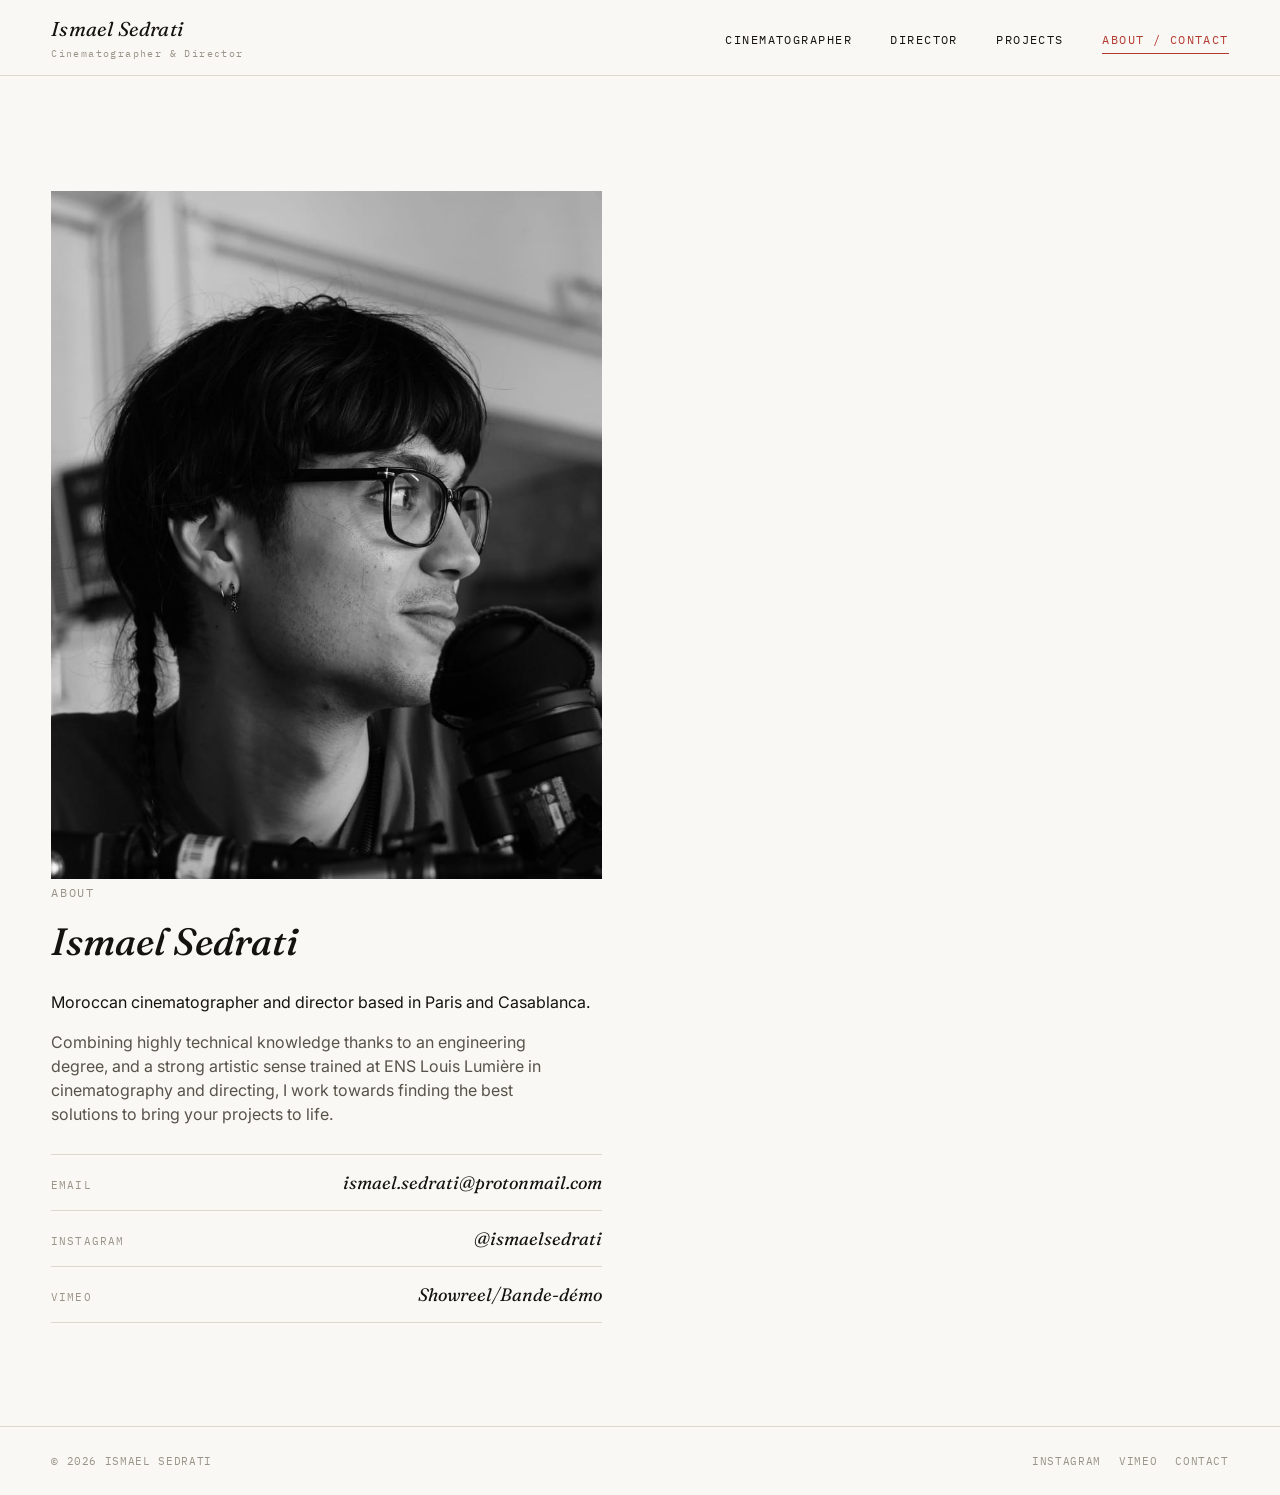
==== about.html @ ba5e6b79 "Update Vimeo link in contact list" ====
<!DOCTYPE html>
<html lang="fr">
<head>
<meta charset="UTF-8">
<meta name="viewport" content="width=device-width, initial-scale=1.0">
<title>Ismael Sedrati — About / Contact</title>
<link rel="preconnect" href="https://fonts.googleapis.com">
<link rel="preconnect" href="https://fonts.gstatic.com" crossorigin>
<link href="https://fonts.googleapis.com/css2?family=Fraunces:ital,wght@0,400;0,500;1,500&family=Inter:wght@400;500&family=IBM+Plex+Mono:wght@400;500&display=swap" rel="stylesheet">
<link rel="stylesheet" href="css/style.css">
</head>
<body>

<nav class="site-nav">
  <a class="brand" href="index.html">Ismael Sedrati<span>Cinematographer &amp; Director</span></a>
  <button class="nav-toggle" aria-expanded="false" aria-label="Menu">Menu</button>
  <ul class="nav-links">
    <li><a href="index.html">Cinematographer</a></li>
    <li><a href="director.html">Director</a></li>
    <li><a href="projects.html">Projects</a></li>
    <li><a href="about.html" aria-current="page">About / Contact</a></li>
  </ul>
</nav>

<section class="section" style="padding-top:clamp(56px,9vw,120px)">
  <div class="about-grid">
    <div>
      <div class="still-wrap portrait">
        <img class="still" src="assets/img/Photo_Sedrati_Ismael.jpeg" alt="Ismael Sedrati">
    </div>
    <div>
      <span class="eyebrow">About</span>
      <h2 style="font-family:var(--font-display); font-style:italic; font-weight:500; font-size:clamp(26px,3.4vw,38px); margin:10px 0 20px;">
        Ismael Sedrati
      </h2>
        Moroccan cinematographer and director based in Paris and Casablanca.
      <p>
        Combining highly technical knowledge thanks to an engineering degree, and a strong artistic sense trained at ENS Louis Lumière in cinematography and directing, I work towards finding the best solutions to bring your projects to life. 
      </p>
      <p>
        
      </p>

      <ul class="contact-list">
        <li><span class="k">Email</span><a href="mailto:ismael.sedrati@protonmail.com">ismael.sedrati@protonmail.com</a></li>
        <li><span class="k">Instagram</span><a href="#" target="_blank" rel="noopener">@ismaelsedrati</a></li>
        <li><span class="k">Vimeo</span><a href="https://vimeo.com/1223077782" target="_blank" rel="noopener">Showreel/Bande-démo</a></li>
        <!--
        <li><span class="k">CV / Reel</span><a href="#" target="_blank" rel="noopener">Télécharger</a></li>
        -->
      </ul>
    </div>
  </div>
</section>

<footer class="site-footer">
  <span>© <span id="year"></span> Ismael Sedrati</span>
  <div class="socials">
    <a href="#" target="_blank" rel="noopener">Instagram</a>
    <a href="#" target="_blank" rel="noopener">Vimeo</a>
    <a href="about.html">Contact</a>
  </div>
</footer>

<script>document.getElementById('year').textContent = new Date().getFullYear();</script>
</body>
</html>
---- css/style.css ----
/* =====================================================
   ISMAEL SEDRATI — Cinematographer / Director
   Design tokens
   ===================================================== */
:root{
  --paper:        #faf8f4;
  --paper-raised: #f1ede3;
  --ink:          #151310;
  --ink-soft:     #57524a;
  --ink-faint:    #9a9488;
  --line:         #ddd7cc;
  --accent:       #b23a2e;

  --font-display: 'Fraunces', 'Iowan Old Style', Georgia, serif;
  --font-body:    'Inter', -apple-system, BlinkMacSystemFont, sans-serif;
  --font-mono:    'IBM Plex Mono', ui-monospace, SFMono-Regular, monospace;

  --nav-h: 76px;
  --gutter: clamp(20px, 4vw, 56px);
  --maxw: 1320px;
}

*,*::before,*::after{ box-sizing:border-box; }
html{ scroll-behavior:smooth; }
body{
  margin:0;
  background:var(--paper);
  color:var(--ink);
  font-family:var(--font-body);
  font-size:16px;
  line-height:1.5;
  -webkit-font-smoothing:antialiased;
}
img,video{ display:block; max-width:100%; }
a{ color:inherit; text-decoration:none; }
ul{ list-style:none; margin:0; padding:0; }
button{ font:inherit; background:none; border:0; cursor:pointer; color:inherit; }

.eyebrow{
  font-family:var(--font-mono);
  font-size:12px;
  letter-spacing:.14em;
  text-transform:uppercase;
  color:var(--ink-faint);
}

/* focus visibility */
a:focus-visible, button:focus-visible{
  outline:2px solid var(--accent);
  outline-offset:3px;
}

@media (prefers-reduced-motion: reduce){
  *{ animation-duration:.001ms !important; transition-duration:.001ms !important; scroll-behavior:auto !important; }
}

/* =====================================================
   NAV
   ===================================================== */
.site-nav{
  position:sticky; top:0; z-index:50;
  height:var(--nav-h);
  display:flex; align-items:center; justify-content:space-between;
  padding:0 var(--gutter);
  border-bottom:1px solid var(--line);
}
.site-nav .brand{
  font-family:var(--font-display);
  font-style:italic;
  font-size:20px;
  letter-spacing:.01em;
}
.site-nav .brand span{
  display:block;
  font-family:var(--font-mono);
  font-style:normal;
  font-size:10px;
  letter-spacing:.14em;
  color:var(--ink-faint);
  margin-top:2px;
}
.nav-links{ display:flex; gap:clamp(18px,3vw,40px); }
.nav-links a{
  font-family:var(--font-mono);
  font-size:12px;
  letter-spacing:.12em;
  text-transform:uppercase;
  padding:6px 0;
  border-bottom:1px solid transparent;
  transition:border-color .2s ease, color .2s ease;
}
.nav-links a:hover,
.nav-links a[aria-current="page"]{
  color:var(--accent);
  border-color:var(--accent);
}
.nav-toggle{ display:none; }

@media (max-width: 720px){
  .nav-links{
    position:fixed; inset:var(--nav-h) 0 0 0;
    background:var(--paper);
    flex-direction:column; gap:0;
    padding:8px var(--gutter);
    transform:translateY(-8px);
    opacity:0; pointer-events:none;
    transition:opacity .2s ease, transform .2s ease;
  }
  .nav-links.is-open{ opacity:1; pointer-events:auto; transform:translateY(0); }
  .nav-links a{
    padding:16px 0; border-bottom:1px solid var(--line); width:100%;
  }
  .nav-links a{
  border-left:3px solid transparent;
  padding-left:10px;
   }
   .nav-links a[aria-current="page"]{
     border-bottom-color:var(--line);
     border-left-color:var(--accent);
   } 
  .nav-toggle{
    display:block; font-family:var(--font-mono); font-size:12px; letter-spacing:.1em; text-transform:uppercase;
  }
}

/* =====================================================
   HERO / SHOWREEL (index.html)
   ===================================================== */
.hero{
  position:relative;
  height:min(86vh, 900px);
  min-height:460px;
  overflow:hidden;
  background:var(--ink);
}
.hero iframe{
  position:absolute; inset:0;
  width:100%; height:100%; object-fit:cover;
  opacity:.92; border:0;
}
.hero::after{
  content:"";
  position:absolute; inset:0;
  background:linear-gradient(180deg, rgba(21,19,16,0) 40%, rgba(21,19,16,.75) 100%);
}
.hero-copy{
  position:absolute; left:var(--gutter); right:var(--gutter); bottom:34px;
  z-index:2;
  display:flex; align-items:flex-end; justify-content:space-between; gap:24px;
  color:#f4f1ea;
}
.hero-copy h1{
  margin:0;
  font-family:var(--font-display);
  font-style:italic;
  font-weight:500;
  font-size:clamp(32px, 5.4vw, 68px);
  line-height:1.02;
}
.hero-copy .hero-eyebrow{
  font-family:var(--font-mono);
  font-size:12px; letter-spacing:.14em; text-transform:uppercase;
  color:#cfc9bd; margin-bottom:10px; display:block;
}
.hero-meta{
  font-family:var(--font-mono);
  font-size:11px; letter-spacing:.08em; text-transform:uppercase;
  color:#cfc9bd; text-align:right; white-space:nowrap;
}

/* placeholder state when no reel file is present yet */
.hero.hero--noreel video{ display:none; }
.hero.hero--noreel{
  background:
    repeating-linear-gradient(90deg, rgba(21,19,16,.9) 0 14px, rgba(21,19,16,.78) 14px 16px),
    var(--ink);
}
.hero-placeholder{
  position:absolute; inset:0;
  display:none;
  align-items:center; justify-content:center; flex-direction:column; gap:14px;
  color:#cfc9bd;
}
.hero.hero--noreel .hero-placeholder{ display:flex; }
.hero-placeholder .ring{
  width:56px; height:56px; border-radius:50%;
  border:1px solid rgba(244,241,234,.4);
  display:flex; align-items:center; justify-content:center;
}
.hero-placeholder .ring::before{
  content:"";
  border-style:solid; border-width:8px 0 8px 13px;
  border-color:transparent transparent transparent #f4f1ea;
  margin-left:3px;
}
.hero-placeholder span{
  font-family:var(--font-mono); font-size:11px; letter-spacing:.14em; text-transform:uppercase;
}

/* =====================================================
   SECTION HEADINGS
   ===================================================== */
.section{ padding:clamp(56px,8vw,110px) var(--gutter); max-width:var(--maxw); margin:0 auto; }
.section-head{ margin-bottom:clamp(30px,5vw,56px); }
.section-head h2{
  font-family:var(--font-display); font-style:italic; font-weight:500;
  font-size:clamp(28px,4vw,44px); margin:8px 0 0;
}

/* =====================================================
   CINEMATOGRAPHY GRID
   ===================================================== */
.work-grid{
  display:grid; grid-template-columns:repeat(2,1fr);
  gap:clamp(28px,4vw,56px) clamp(24px,4vw,48px);
}
@media (max-width:820px){ .work-grid{ grid-template-columns:1fr; } }

.still-wrap{
  position:relative;
  aspect-ratio:3/2;
  overflow:hidden;
  background:var(--paper-raised);
}
.still-wrap img, .still-wrap video{
  position:absolute; inset:0; width:100%; height:100%; object-fit:cover;
}
.still-wrap .still{ transition:opacity .35s ease; }
.still-wrap .preview{ opacity:0; transition:opacity .35s ease; }
.project-card:hover .preview{ opacity:1; }

.still-wrap.is-placeholder{
  background:
    repeating-linear-gradient(135deg, var(--paper-raised) 0 18px, #e7e1d3 18px 20px);
}
.still-wrap.is-placeholder::before{
  content:"STILL — ADD IMAGE";
  position:absolute; inset:auto 14px 14px auto;
  font-family:var(--font-mono); font-size:10px; letter-spacing:.1em;
  color:var(--ink-faint); background:var(--paper); padding:4px 8px;
}
.still-wrap .play-tag{
  position:absolute; top:14px; right:14px;
  font-family:var(--font-mono); font-size:10px; letter-spacing:.1em; text-transform:uppercase;
  color:#f4f1ea; background:rgba(21,19,16,.55); padding:4px 8px;
  opacity:0; transition:opacity .25s ease;
}
.project-card:hover .play-tag{ opacity:1; }

.project-card a.card-link{ display:block; }
.project-meta{ padding-top:16px; }
.project-meta h3{
  font-family:var(--font-display); font-style:italic; font-weight:500;
  font-size:clamp(19px,2vw,24px); margin:0 0 4px;
}
.project-meta .director-credit{ color:var(--ink-soft); font-style:normal; }
.project-meta .tech{
  font-family:var(--font-mono); font-size:11px; letter-spacing:.03em;
  color:var(--ink-faint); margin-top:6px;
}

/* =====================================================
   DIRECTOR — feature blocks
   ===================================================== */
.feature{
  display:grid; grid-template-columns:1.1fr .9fr;
  gap:clamp(28px,5vw,64px);
  align-items:center;
  padding:clamp(44px,7vw,84px) 0;
  border-top:1px solid var(--line);
}
.feature:first-of-type{ border-top:0; }
.feature:nth-of-type(even){ direction:rtl; }
.feature:nth-of-type(even) > *{ direction:ltr; }
@media (max-width:860px){
  .feature{ grid-template-columns:1fr; direction:ltr !important; }
}
.feature .still-wrap{ aspect-ratio:16/10; }
.feature-tag{
  display:inline-block;
  font-family:var(--font-mono); font-size:10px; letter-spacing:.12em; text-transform:uppercase;
  color:var(--accent); border:1px solid var(--accent);
  padding:5px 10px; margin-bottom:16px;
}
.feature h3{
  font-family:var(--font-display); font-style:italic; font-weight:500;
  font-size:clamp(26px,3.4vw,40px); margin:0 0 16px; line-height:1.05;
}
.feature p.synopsis{ color:var(--ink-soft); max-width:46ch; margin:0 0 22px; }
.feature .view-link{
  font-family:var(--font-mono); font-size:12px; letter-spacing:.08em; text-transform:uppercase;
  border-bottom:1px solid var(--ink); padding-bottom:2px;
}
.feature .view-link:hover{ color:var(--accent); border-color:var(--accent); }

/* =====================================================
   SLATE — technical credits block (signature element)
   ===================================================== */
.slate{
  border:1px solid var(--line);
  padding:18px 20px;
  display:grid; grid-template-columns:repeat(auto-fit, minmax(140px,1fr));
  gap:14px 20px;
  background:var(--paper-raised);
  margin:18px 0 0;
}
.slate .field .k{
  font-family:var(--font-mono); font-size:10px; letter-spacing:.1em; text-transform:uppercase;
  color:var(--ink-faint); display:block; margin-bottom:4px;
}
.slate .field .v{ font-family:var(--font-mono); font-size:13px; }

/* =====================================================
   PROJECT DETAIL (project.html)
   ===================================================== */
.detail-head{ padding:44px var(--gutter) 0; max-width:var(--maxw); margin:0 auto; }
.back-link{
  font-family:var(--font-mono); font-size:11px; letter-spacing:.1em; text-transform:uppercase;
  color:var(--ink-soft);
}
.back-link:hover{ color:var(--accent); }
.detail-head h1{
  font-family:var(--font-display); font-style:italic; font-weight:500;
  font-size:clamp(32px,5vw,56px); margin:18px 0 6px;
}
.detail-head .director-credit{ color:var(--ink-soft); font-family:var(--font-display); font-size:clamp(16px,2vw,20px); }
.detail-synopsis{ max-width:62ch; color:var(--ink-soft); margin:18px 0 0; }
.detail-gallery{
  padding:clamp(40px,6vw,72px) var(--gutter);
  max-width:var(--maxw); margin:0 auto;
  display:flex; flex-direction:column; gap:clamp(20px,3vw,36px);
}
.detail-gallery .still-wrap{
  position:static;
  height:auto;
  aspect-ratio:auto;
  background:none;
}
.detail-gallery .still-wrap img,
.detail-gallery .still-wrap video{
  position:static;
  width:100%;
  height:auto;
  object-fit:contain;
}
/* =====================================================
   ABOUT / CONTACT
   ===================================================== */
.about-grid{
  display:grid; grid-template-columns:1fr 1fr; gap:clamp(30px,6vw,80px);
  align-items:start;
}
@media (max-width:760px){ .about-grid{ grid-template-columns:1fr; } }
.about-grid p{ color:var(--ink-soft); max-width:52ch; }
.about-grid .portrait{ aspect-ratio:4/5; }
.contact-list{ margin-top:28px; }
.contact-list li{
  border-top:1px solid var(--line);
  padding:14px 0;
  display:flex; justify-content:space-between; align-items:baseline;
}
.contact-list li:last-child{ border-bottom:1px solid var(--line); }
.contact-list .k{ font-family:var(--font-mono); font-size:11px; letter-spacing:.1em; text-transform:uppercase; color:var(--ink-faint); }
.contact-list a{ font-family:var(--font-display); font-style:italic; font-size:18px; }
.contact-list a:hover{ color:var(--accent); }

/* =====================================================
   FOOTER
   ===================================================== */
.site-footer{
  border-top:1px solid var(--line);
  padding:26px var(--gutter);
  display:flex; justify-content:space-between; align-items:center; gap:16px; flex-wrap:wrap;
  font-family:var(--font-mono); font-size:11px; letter-spacing:.06em; text-transform:uppercase;
  color:var(--ink-faint);
}
.site-footer .socials{ display:flex; gap:18px; }
.site-footer a:hover{ color:var(--accent); }
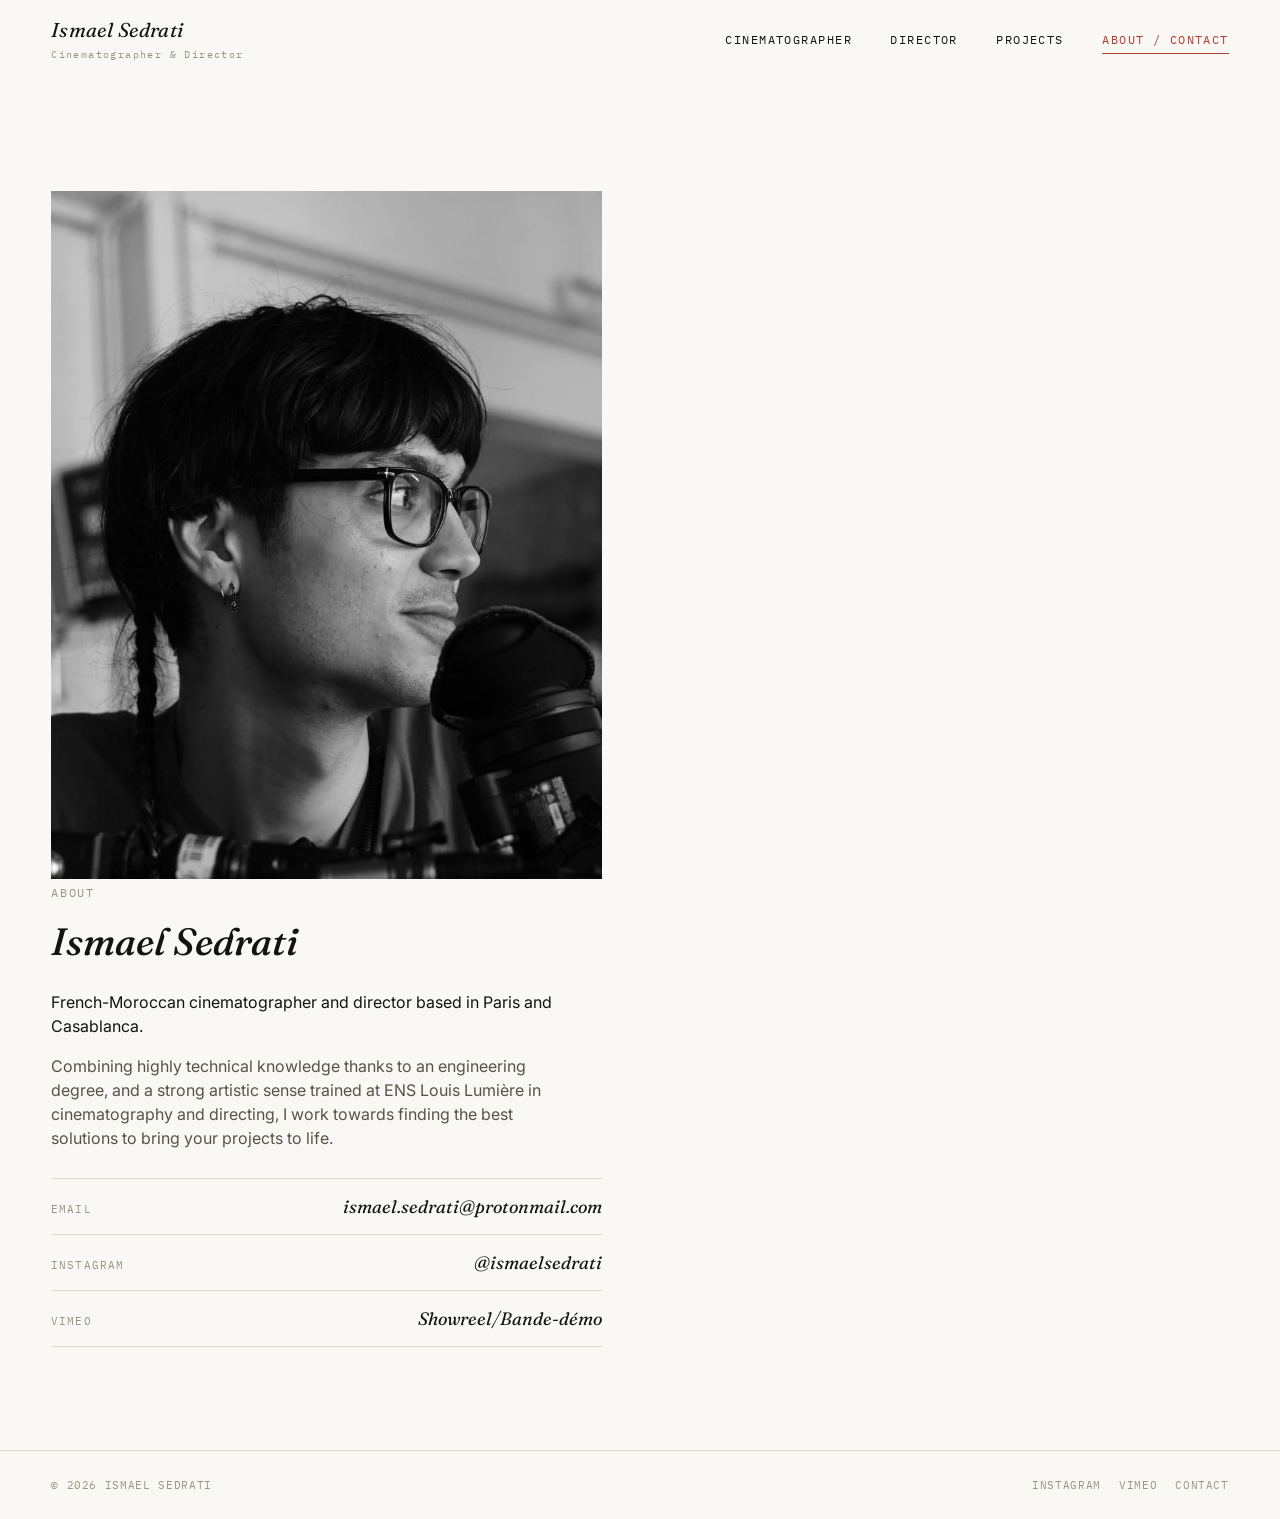
==== commit ed4cc44a: "Update nationality description in about.html" ====
--- a/about.html
+++ b/about.html
@@ -33,7 +33,7 @@
       <h2 style="font-family:var(--font-display); font-style:italic; font-weight:500; font-size:clamp(26px,3.4vw,38px); margin:10px 0 20px;">
         Ismael Sedrati
       </h2>
-        Moroccan cinematographer and director based in Paris and Casablanca.
+        French-Moroccan cinematographer and director based in Paris and Casablanca.
       <p>
         Combining highly technical knowledge thanks to an engineering degree, and a strong artistic sense trained at ENS Louis Lumière in cinematography and directing, I work towards finding the best solutions to bring your projects to life. 
       </p>
--- a/css/style.css
+++ b/css/style.css
@@ -62,7 +62,7 @@
   height:var(--nav-h);
   display:flex; align-items:center; justify-content:space-between;
   padding:0 var(--gutter);
-  border-bottom:1px solid var(--line);
+  background:var(--paper); 
 }
 .site-nav .brand{
   font-family:var(--font-display);
@@ -162,6 +162,20 @@
   font-size:12px; letter-spacing:.14em; text-transform:uppercase;
   color:#cfc9bd; margin-bottom:10px; display:block;
 }
+.hero-reel-link{
+  display:inline-block;
+  margin-top:14px;
+  font-family:var(--font-mono);
+  font-size:12px; letter-spacing:.1em; text-transform:uppercase;
+  color:#f4f1ea;
+  border-bottom:1px solid rgba(244,241,234,.5);
+  padding-bottom:2px;
+  transition:border-color .2s ease, color .2s ease;
+}
+.hero-reel-link:hover{
+  color:var(--accent);
+  border-color:var(--accent);
+}
 .hero-meta{
   font-family:var(--font-mono);
   font-size:11px; letter-spacing:.08em; text-transform:uppercase;
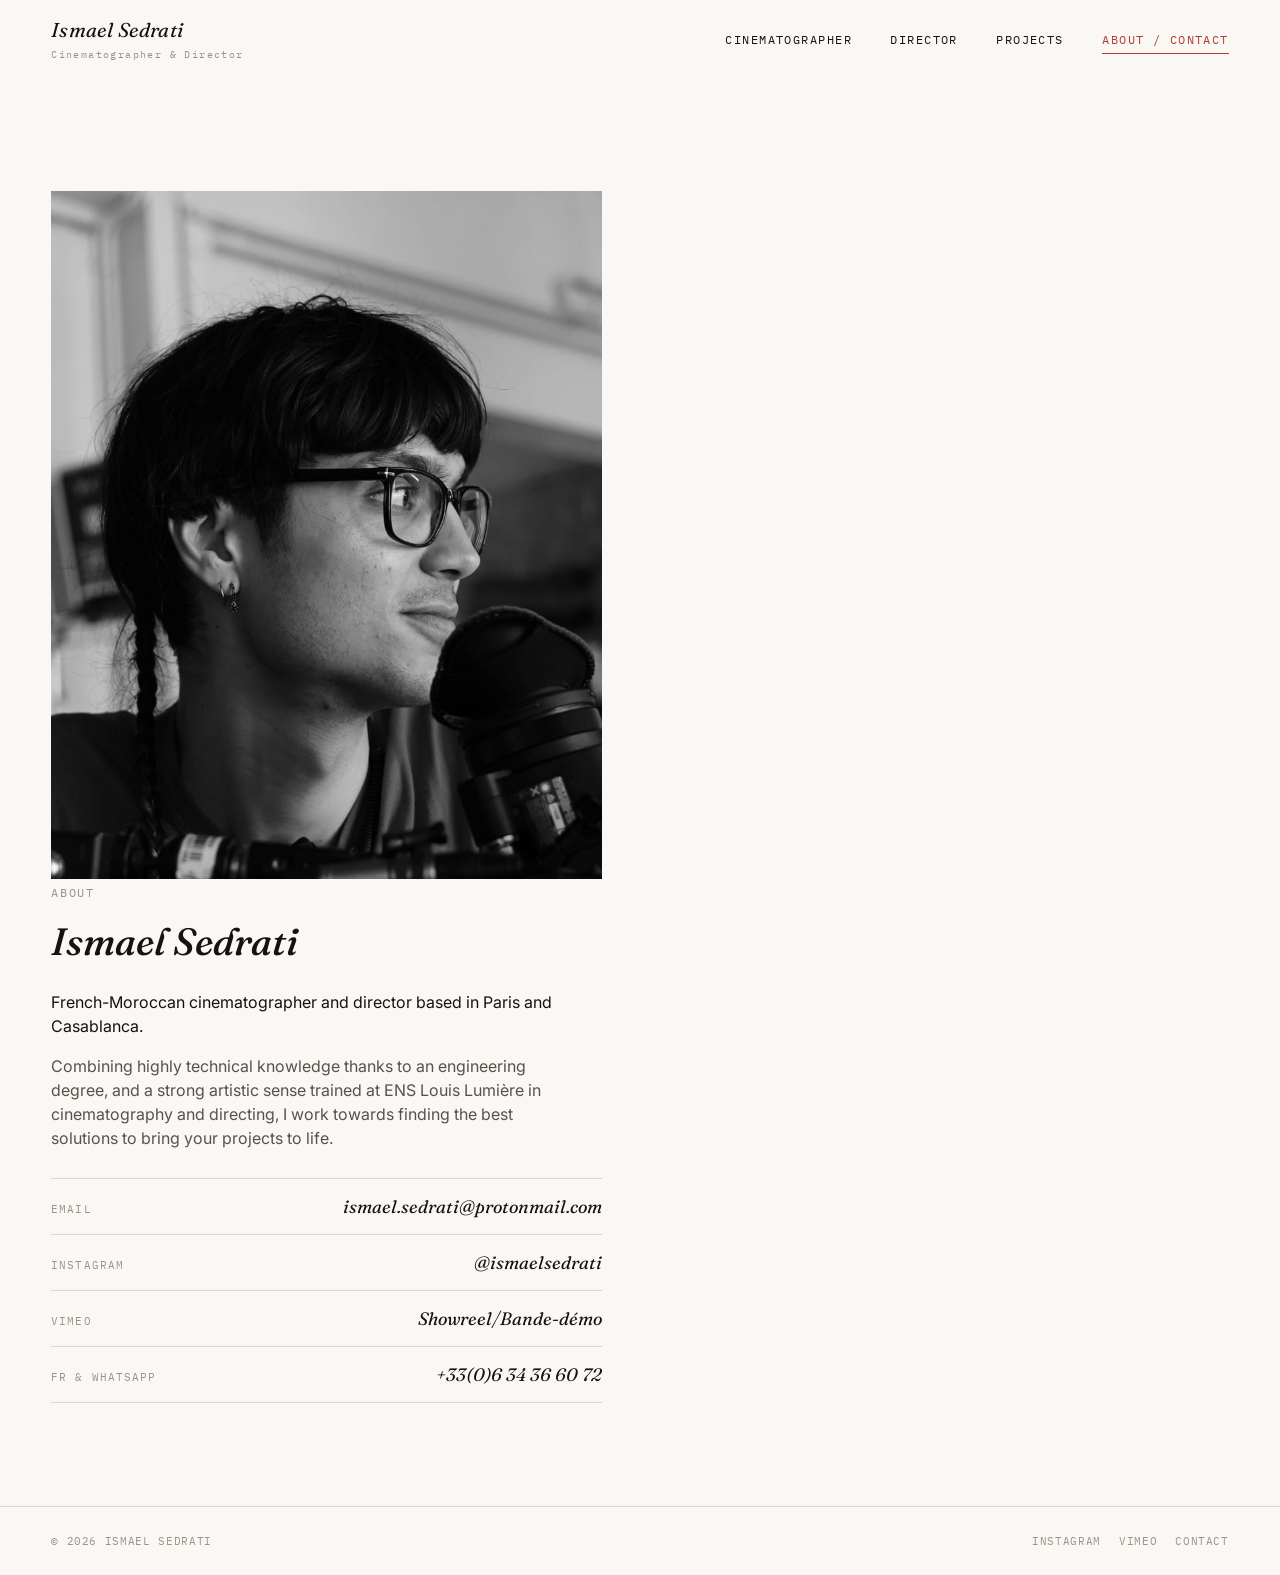
==== commit 47489aa4: "Add WhatsApp contact information to about.html" ====
--- a/about.html
+++ b/about.html
@@ -45,6 +45,7 @@
         <li><span class="k">Email</span><a href="mailto:ismael.sedrati@protonmail.com">ismael.sedrati@protonmail.com</a></li>
         <li><span class="k">Instagram</span><a href="#" target="_blank" rel="noopener">@ismaelsedrati</a></li>
         <li><span class="k">Vimeo</span><a href="https://vimeo.com/1223077782" target="_blank" rel="noopener">Showreel/Bande-démo</a></li>
+        <li><span class="k">FR & Whatsapp</span><a href="#" target="_blank" rel="noopener">+33(0)6 34 36 60 72</a></li>
         <!--
         <li><span class="k">CV / Reel</span><a href="#" target="_blank" rel="noopener">Télécharger</a></li>
         -->
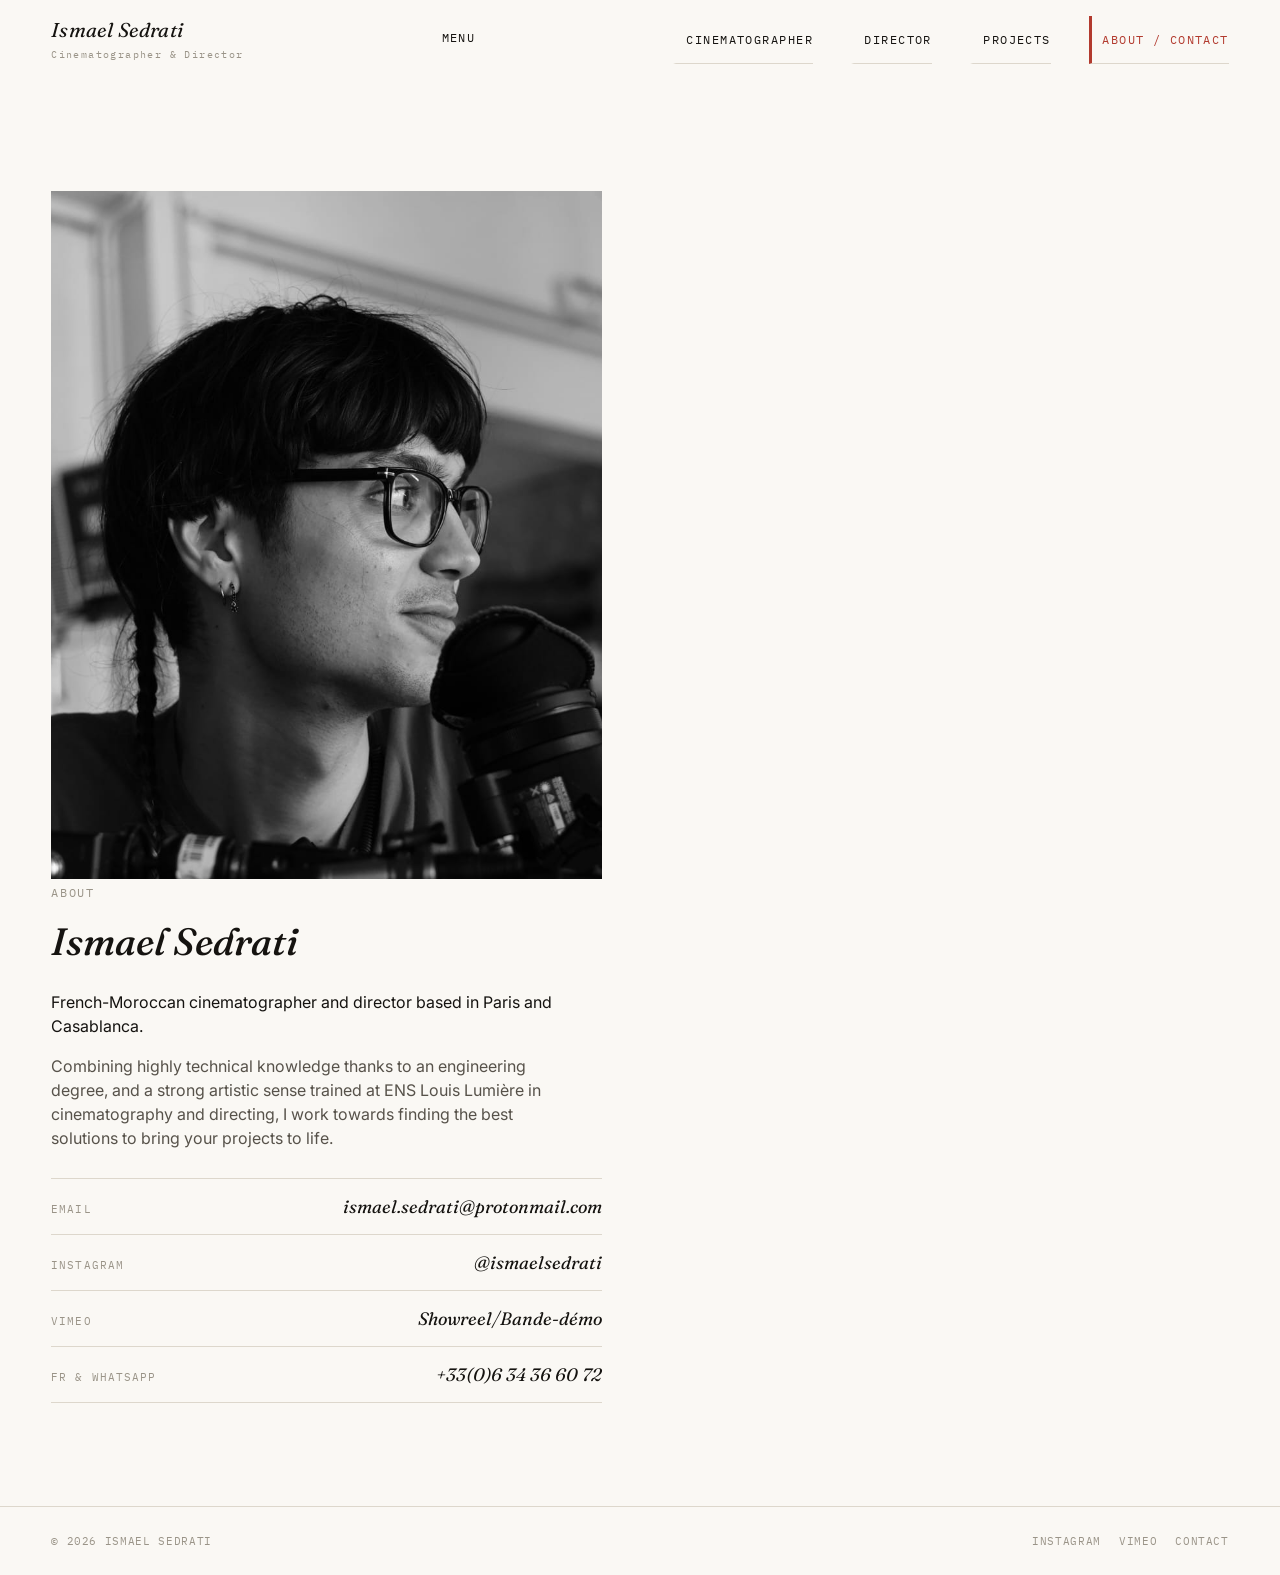
==== commit b2e69ee3: "Fix Instagram link in contact section and footer Updated Instagram link to point to the correct prof" ====
--- a/about.html
+++ b/about.html
@@ -43,7 +43,7 @@
 
       <ul class="contact-list">
         <li><span class="k">Email</span><a href="mailto:ismael.sedrati@protonmail.com">ismael.sedrati@protonmail.com</a></li>
-        <li><span class="k">Instagram</span><a href="#" target="_blank" rel="noopener">@ismaelsedrati</a></li>
+        <li><span class="k">Instagram</span><a href="https://www.instagram.com/ismael_sedrati/" target="_blank" rel="noopener">@ismaelsedrati</a></li>
         <li><span class="k">Vimeo</span><a href="https://vimeo.com/1223077782" target="_blank" rel="noopener">Showreel/Bande-démo</a></li>
         <li><span class="k">FR & Whatsapp</span><a href="#" target="_blank" rel="noopener">+33(0)6 34 36 60 72</a></li>
         <!--
@@ -57,8 +57,8 @@
 <footer class="site-footer">
   <span>© <span id="year"></span> Ismael Sedrati</span>
   <div class="socials">
-    <a href="#" target="_blank" rel="noopener">Instagram</a>
-    <a href="#" target="_blank" rel="noopener">Vimeo</a>
+    <a href="https://www.instagram.com/ismael_sedrati/" target="_blank" rel="noopener">Instagram</a>
+    <a href="https://vimeo.com/1223077782" target="_blank" rel="noopener">Vimeo</a>
     <a href="about.html">Contact</a>
   </div>
 </footer>
--- a/css/style.css
+++ b/css/style.css
@@ -107,6 +107,26 @@
     transition:opacity .2s ease, transform .2s ease;
   }
   .nav-links.is-open{ opacity:1; pointer-events:auto; transform:translateY(0); }
+
+  .nav-links a{
+    display:block;
+    width:100%;
+    padding:20px 6px;
+    border-bottom:1px solid var(--line) !important;
+    border-left:3px solid transparent !important;
+    color:var(--ink);
+  }
+  .nav-links a[aria-current="page"]{
+    border-bottom:1px solid var(--line) !important;
+    border-left:3px solid var(--accent) !important;
+    color:var(--ink);
+    background:var(--paper-raised);
+  }
+  .nav-toggle{
+    display:block; font-family:var(--font-mono); font-size:12px; letter-spacing:.1em; text-transform:uppercase;
+  }
+}
+  .nav-links.is-open{ opacity:1; pointer-events:auto; transform:translateY(0); }
   .nav-links a{
     padding:16px 0; border-bottom:1px solid var(--line); width:100%;
   }
@@ -253,6 +273,23 @@
   font-family:var(--font-mono); font-size:10px; letter-spacing:.1em;
   color:var(--ink-faint); background:var(--paper); padding:4px 8px;
 }
+.still-title-overlay{
+  position:absolute; inset:0;
+  display:flex; align-items:center; justify-content:center;
+  text-align:center; padding:20px;
+  background:rgba(21,19,16,0);
+  color:#f4f1ea;
+  font-family:var(--font-display);
+  font-style:italic; font-weight:500;
+  font-size:clamp(18px,2.2vw,26px);
+  opacity:0;
+  transition:opacity .35s ease, background .35s ease;
+  pointer-events:none;
+}
+.project-card:hover .still-title-overlay{
+  opacity:1;
+  background:rgba(21,19,16,.45);
+}
 .still-wrap .play-tag{
   position:absolute; top:14px; right:14px;
   font-family:var(--font-mono); font-size:10px; letter-spacing:.1em; text-transform:uppercase;
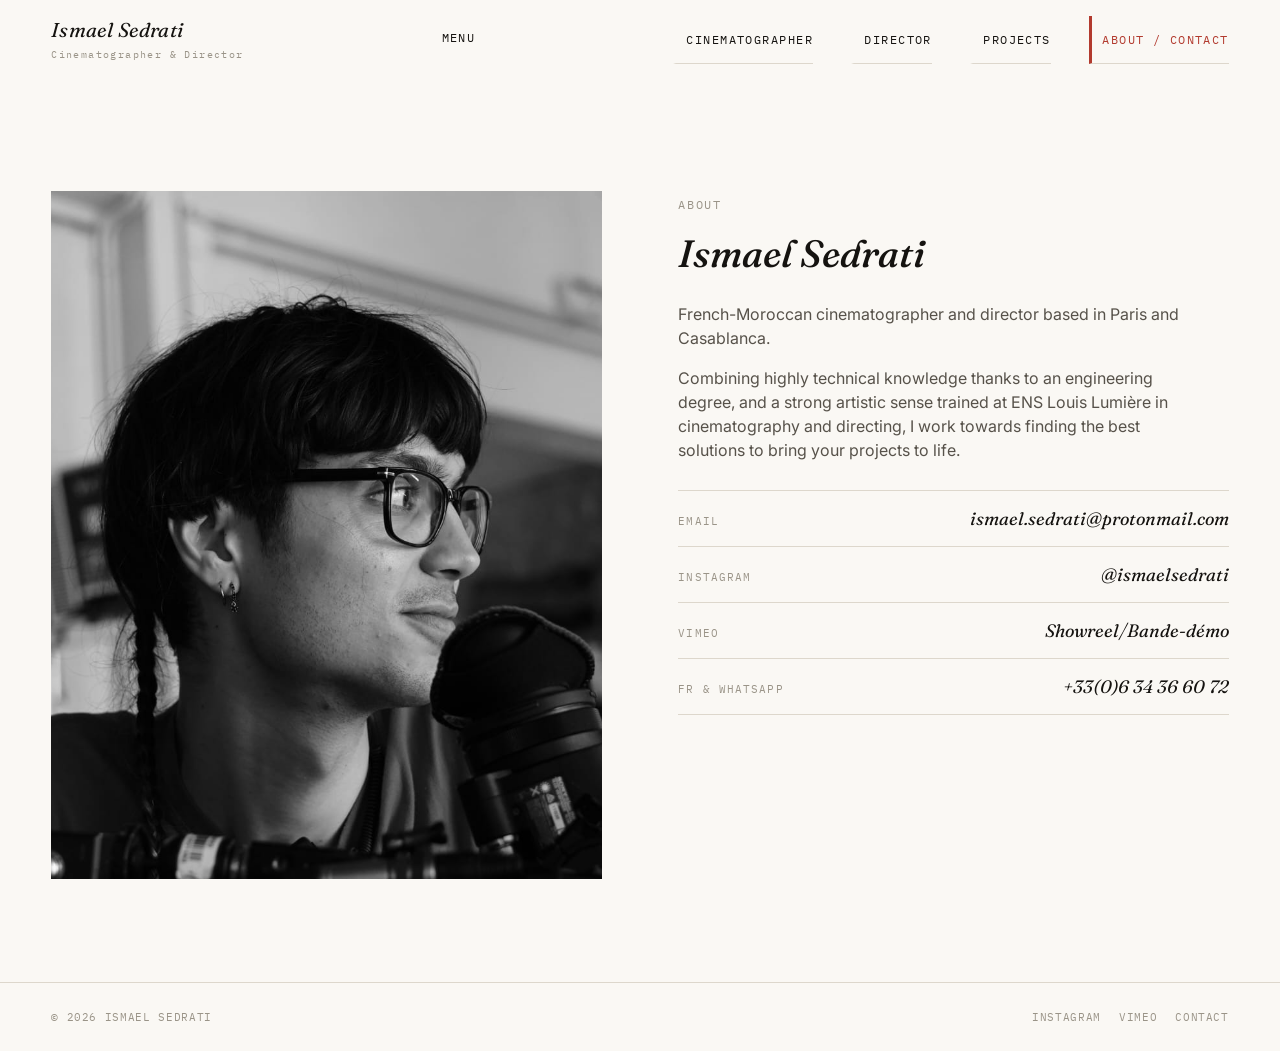
==== commit 9be0bef3: "Refactor about section layout and content" ====
--- a/about.html
+++ b/about.html
@@ -24,34 +24,29 @@
 
 <section class="section" style="padding-top:clamp(56px,9vw,120px)">
   <div class="about-grid">
-    <div>
-      <div class="still-wrap portrait">
-        <img class="still" src="assets/img/Photo_Sedrati_Ismael.jpeg" alt="Ismael Sedrati">
-    </div>
-    <div>
-      <span class="eyebrow">About</span>
-      <h2 style="font-family:var(--font-display); font-style:italic; font-weight:500; font-size:clamp(26px,3.4vw,38px); margin:10px 0 20px;">
-        Ismael Sedrati
-      </h2>
-        French-Moroccan cinematographer and director based in Paris and Casablanca.
-      <p>
-        Combining highly technical knowledge thanks to an engineering degree, and a strong artistic sense trained at ENS Louis Lumière in cinematography and directing, I work towards finding the best solutions to bring your projects to life. 
-      </p>
-      <p>
-        
-      </p>
-
-      <ul class="contact-list">
-        <li><span class="k">Email</span><a href="mailto:ismael.sedrati@protonmail.com">ismael.sedrati@protonmail.com</a></li>
-        <li><span class="k">Instagram</span><a href="https://www.instagram.com/ismael_sedrati/" target="_blank" rel="noopener">@ismaelsedrati</a></li>
-        <li><span class="k">Vimeo</span><a href="https://vimeo.com/1223077782" target="_blank" rel="noopener">Showreel/Bande-démo</a></li>
-        <li><span class="k">FR & Whatsapp</span><a href="#" target="_blank" rel="noopener">+33(0)6 34 36 60 72</a></li>
-        <!--
-        <li><span class="k">CV / Reel</span><a href="#" target="_blank" rel="noopener">Télécharger</a></li>
-        -->
-      </ul>
+  <div>
+    <div class="still-wrap portrait">
+      <img class="still" src="assets/img/Photo_Sedrati_Ismael.jpeg" alt="Ismael Sedrati">
     </div>
   </div>
+  <div>
+    <span class="eyebrow">About</span>
+    <h2 style="font-family:var(--font-display); font-style:italic; font-weight:500; font-size:clamp(26px,3.4vw,38px); margin:10px 0 20px;">
+      Ismael Sedrati
+    </h2>
+    <p>French-Moroccan cinematographer and director based in Paris and Casablanca.</p>
+    <p>
+      Combining highly technical knowledge thanks to an engineering degree, and a strong artistic sense trained at ENS Louis Lumière in cinematography and directing, I work towards finding the best solutions to bring your projects to life.
+    </p>
+
+    <ul class="contact-list">
+      <li><span class="k">Email</span><a href="mailto:ismael.sedrati@protonmail.com">ismael.sedrati@protonmail.com</a></li>
+      <li><span class="k">Instagram</span><a href="https://www.instagram.com/ismael_sedrati/" target="_blank" rel="noopener">@ismaelsedrati</a></li>
+      <li><span class="k">Vimeo</span><a href="https://vimeo.com/1223077782" target="_blank" rel="noopener">Showreel/Bande-démo</a></li>
+      <li><span class="k">FR & Whatsapp</span><a href="tel:+33634366072">+33(0)6 34 36 60 72</a></li>
+    </ul>
+  </div>
+</div>
 </section>
 
 <footer class="site-footer">
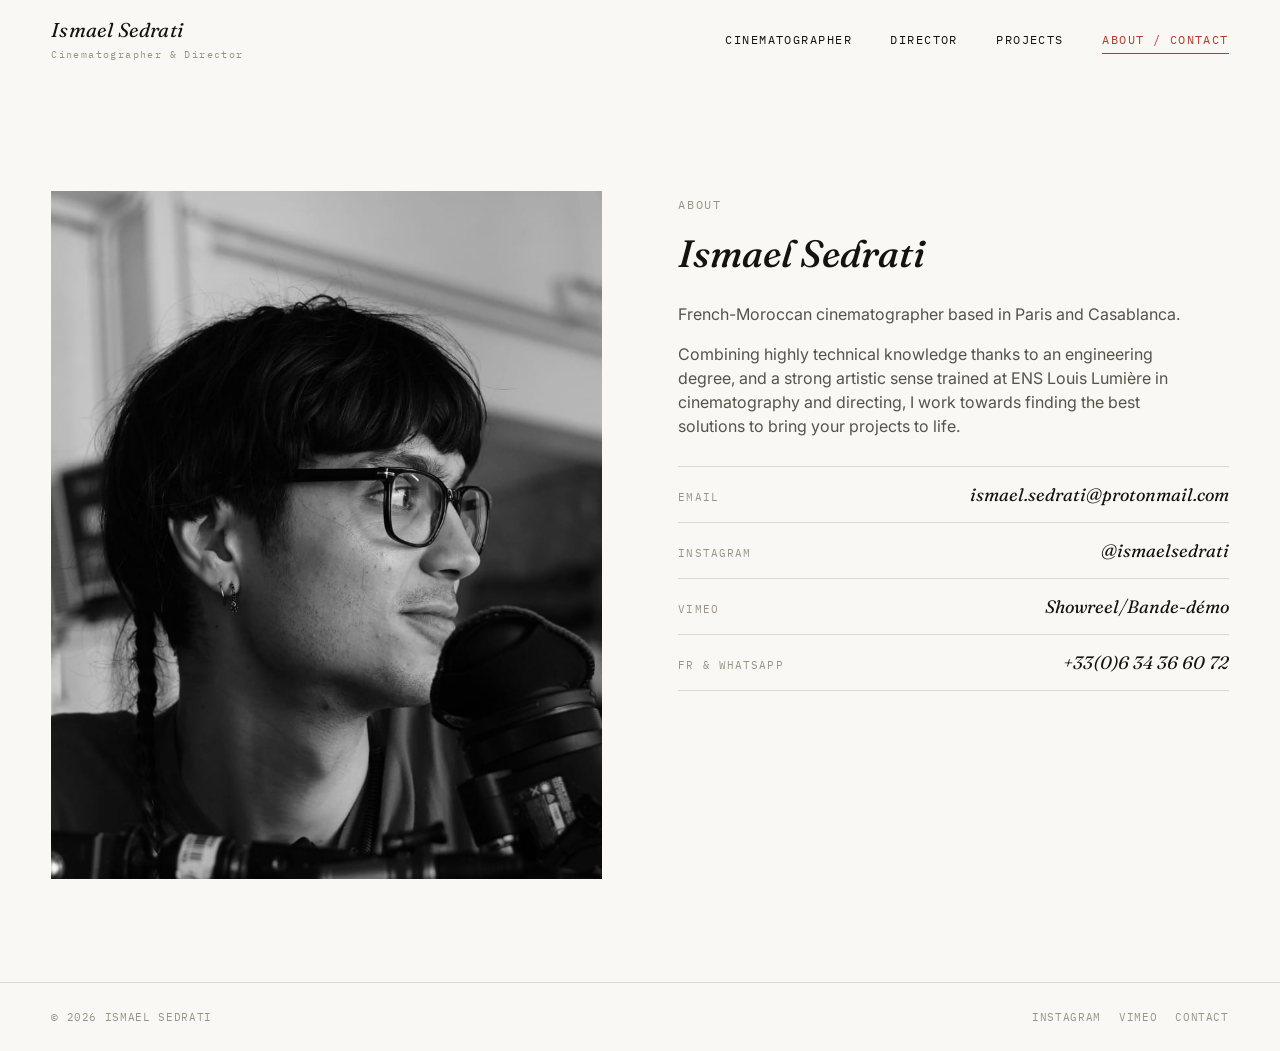
==== commit 32006bf4: "Update description of Ismael Sedrati" ====
--- a/about.html
+++ b/about.html
@@ -34,7 +34,7 @@
     <h2 style="font-family:var(--font-display); font-style:italic; font-weight:500; font-size:clamp(26px,3.4vw,38px); margin:10px 0 20px;">
       Ismael Sedrati
     </h2>
-    <p>French-Moroccan cinematographer and director based in Paris and Casablanca.</p>
+    <p>French-Moroccan cinematographer based in Paris and Casablanca.</p>
     <p>
       Combining highly technical knowledge thanks to an engineering degree, and a strong artistic sense trained at ENS Louis Lumière in cinematography and directing, I work towards finding the best solutions to bring your projects to life.
     </p>
--- a/css/style.css
+++ b/css/style.css
@@ -94,6 +94,7 @@
   color:var(--accent);
   border-color:var(--accent);
 }
+
 .nav-toggle{ display:none; }
 
 @media (max-width: 720px){
@@ -126,23 +127,6 @@
     display:block; font-family:var(--font-mono); font-size:12px; letter-spacing:.1em; text-transform:uppercase;
   }
 }
-  .nav-links.is-open{ opacity:1; pointer-events:auto; transform:translateY(0); }
-  .nav-links a{
-    padding:16px 0; border-bottom:1px solid var(--line); width:100%;
-  }
-  .nav-links a{
-  border-left:3px solid transparent;
-  padding-left:10px;
-   }
-   .nav-links a[aria-current="page"]{
-     border-bottom-color:var(--line);
-     border-left-color:var(--accent);
-   } 
-  .nav-toggle{
-    display:block; font-family:var(--font-mono); font-size:12px; letter-spacing:.1em; text-transform:uppercase;
-  }
-}
-
 /* =====================================================
    HERO / SHOWREEL (index.html)
    ===================================================== */
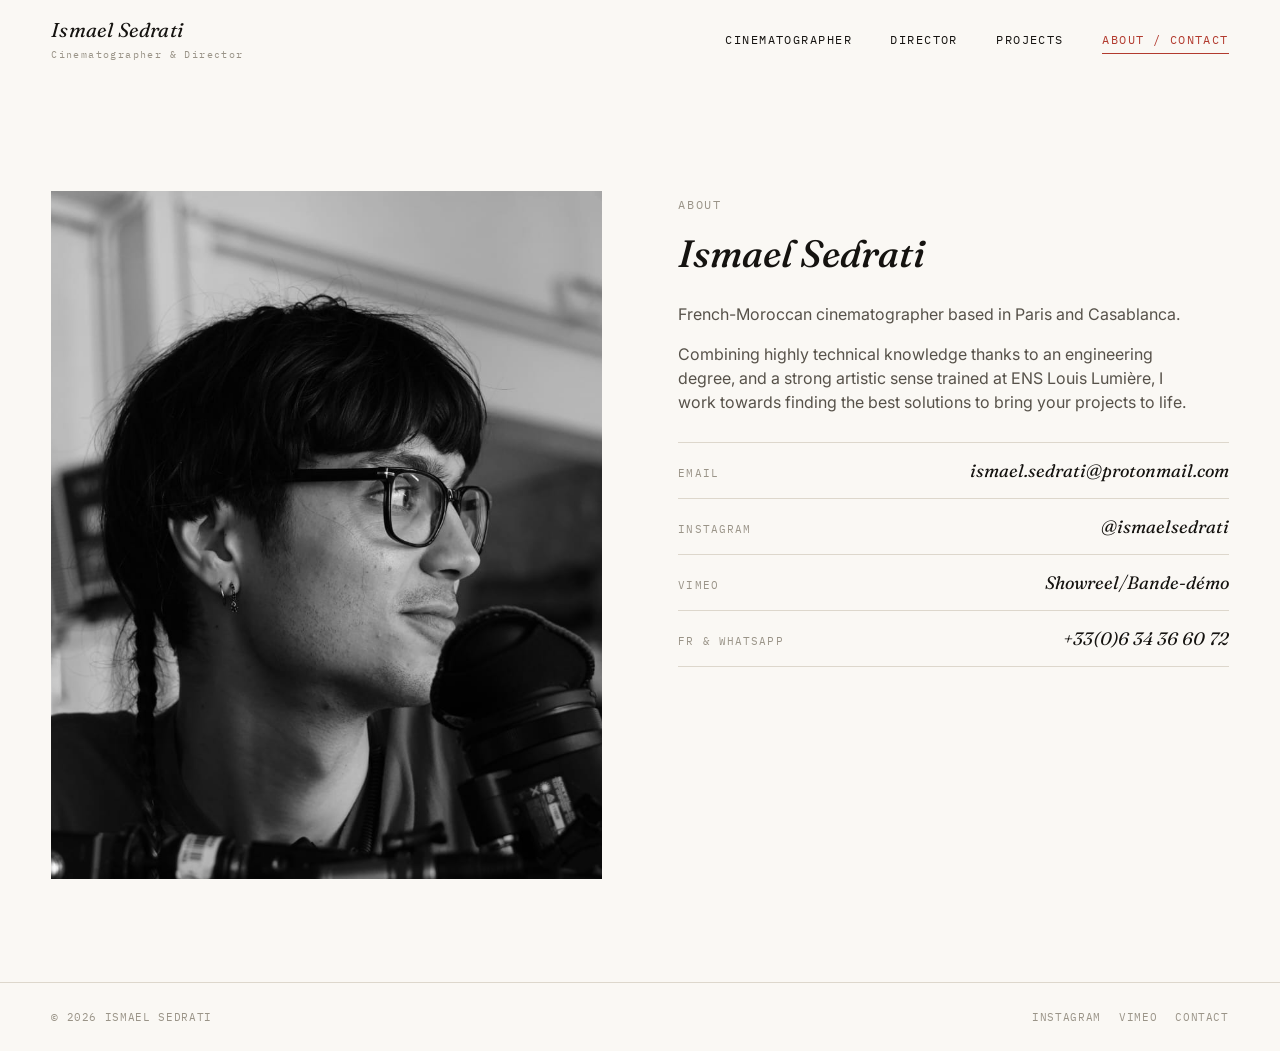
==== commit 5fac71d6: "Remove redundant mention of directing in bio" ====
--- a/about.html
+++ b/about.html
@@ -36,7 +36,7 @@
     </h2>
     <p>French-Moroccan cinematographer based in Paris and Casablanca.</p>
     <p>
-      Combining highly technical knowledge thanks to an engineering degree, and a strong artistic sense trained at ENS Louis Lumière in cinematography and directing, I work towards finding the best solutions to bring your projects to life.
+      Combining highly technical knowledge thanks to an engineering degree, and a strong artistic sense trained at ENS Louis Lumière, I work towards finding the best solutions to bring your projects to life.
     </p>
 
     <ul class="contact-list">
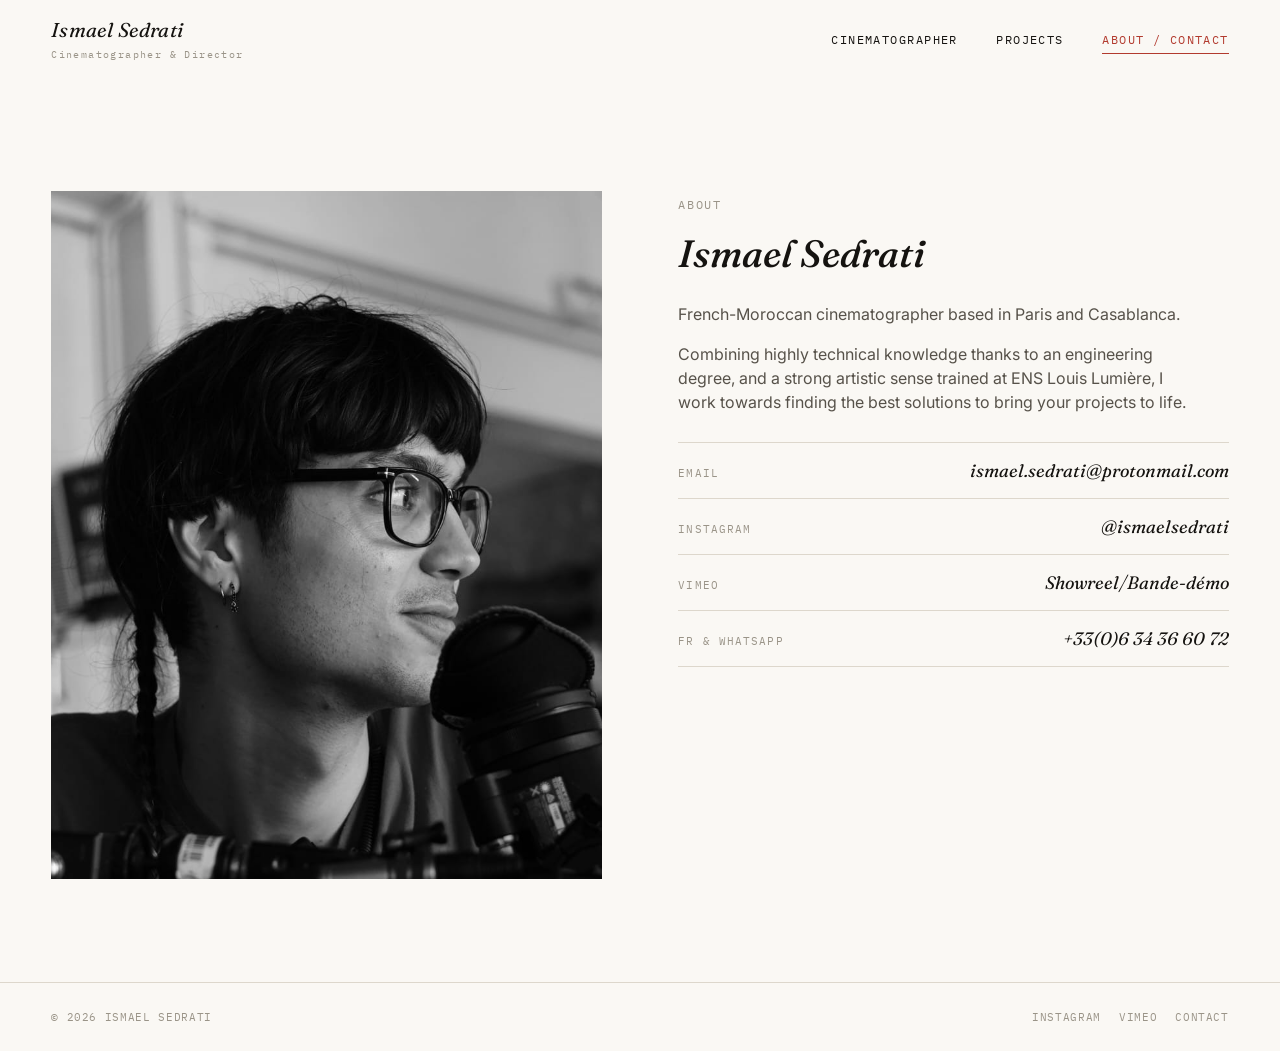
==== commit e0041a60: "Comment out Director link in about.html Comment out the Director link in the navigation menu." ====
--- a/about.html
+++ b/about.html
@@ -16,7 +16,7 @@
   <button class="nav-toggle" aria-expanded="false" aria-label="Menu">Menu</button>
   <ul class="nav-links">
     <li><a href="index.html">Cinematographer</a></li>
-    <li><a href="director.html">Director</a></li>
+    <!-- <li><a href="director.html">Director</a></li> -->
     <li><a href="projects.html">Projects</a></li>
     <li><a href="about.html" aria-current="page">About / Contact</a></li>
   </ul>
